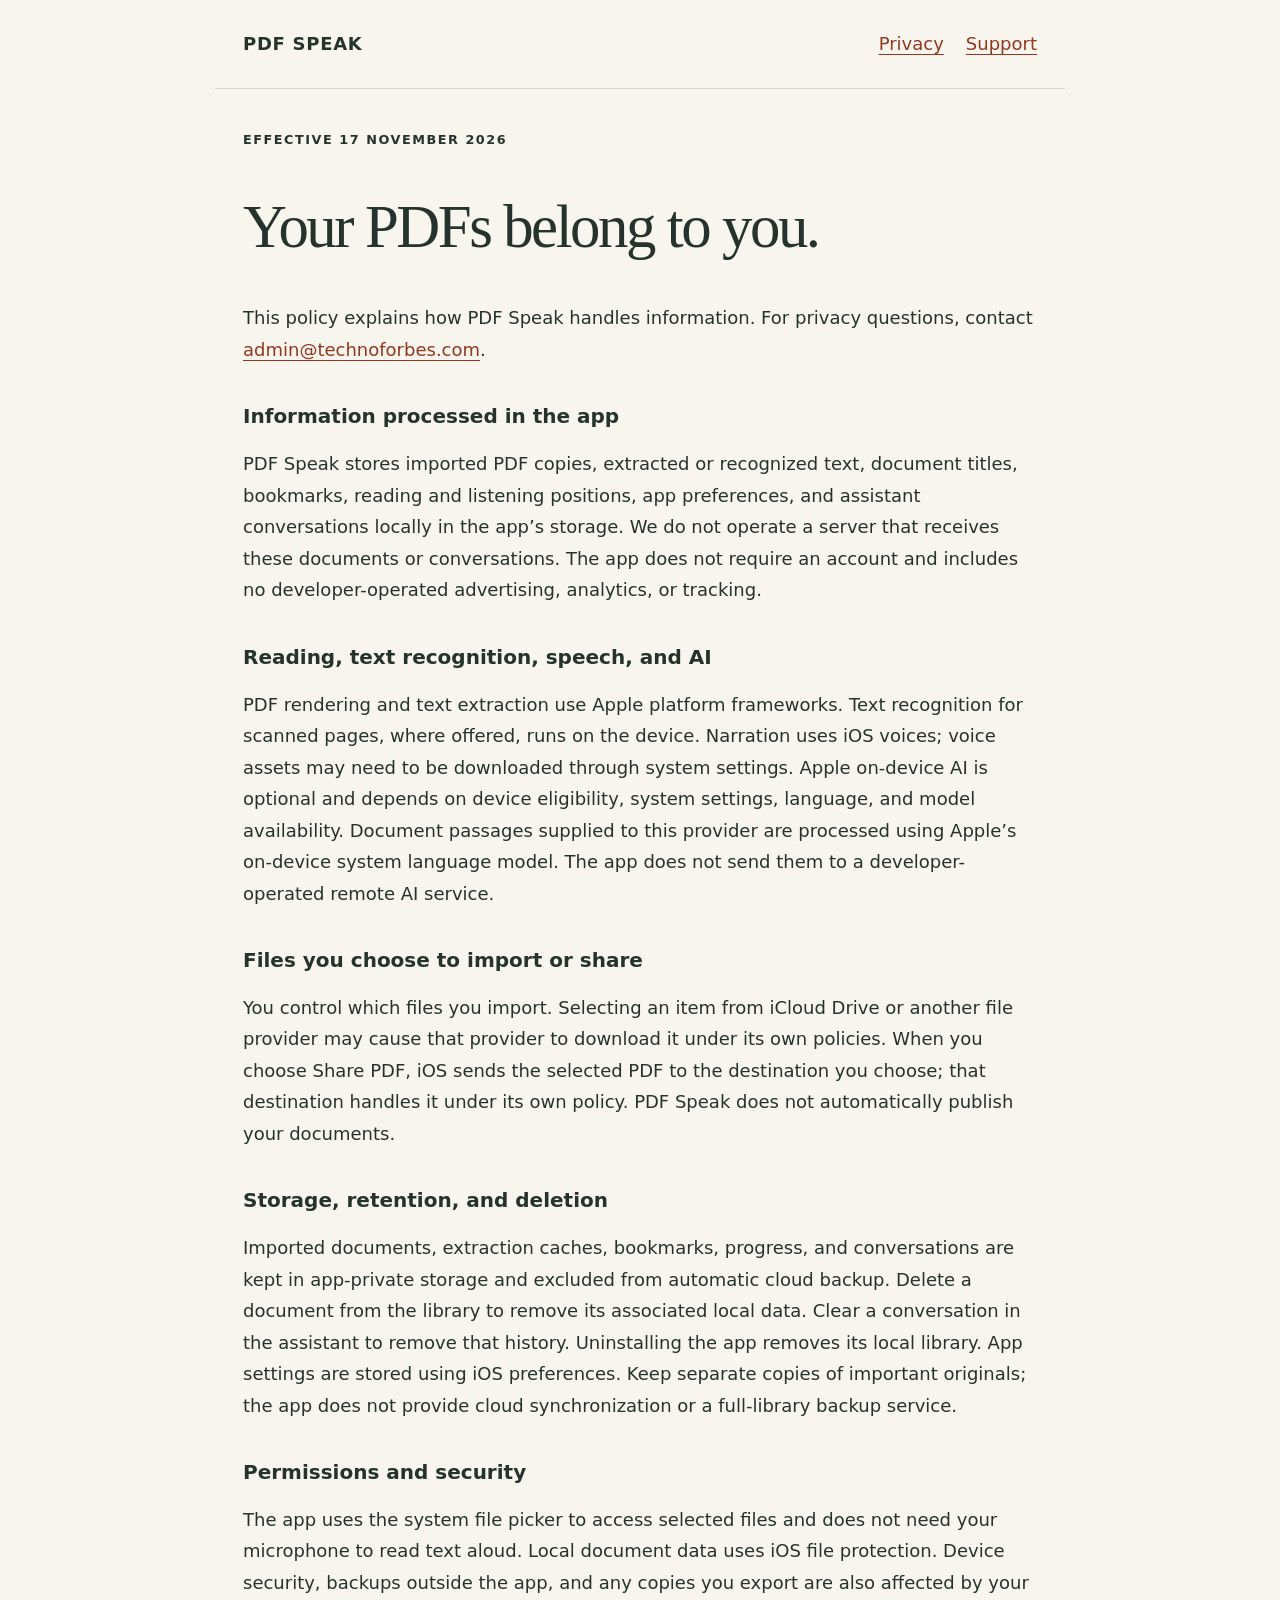
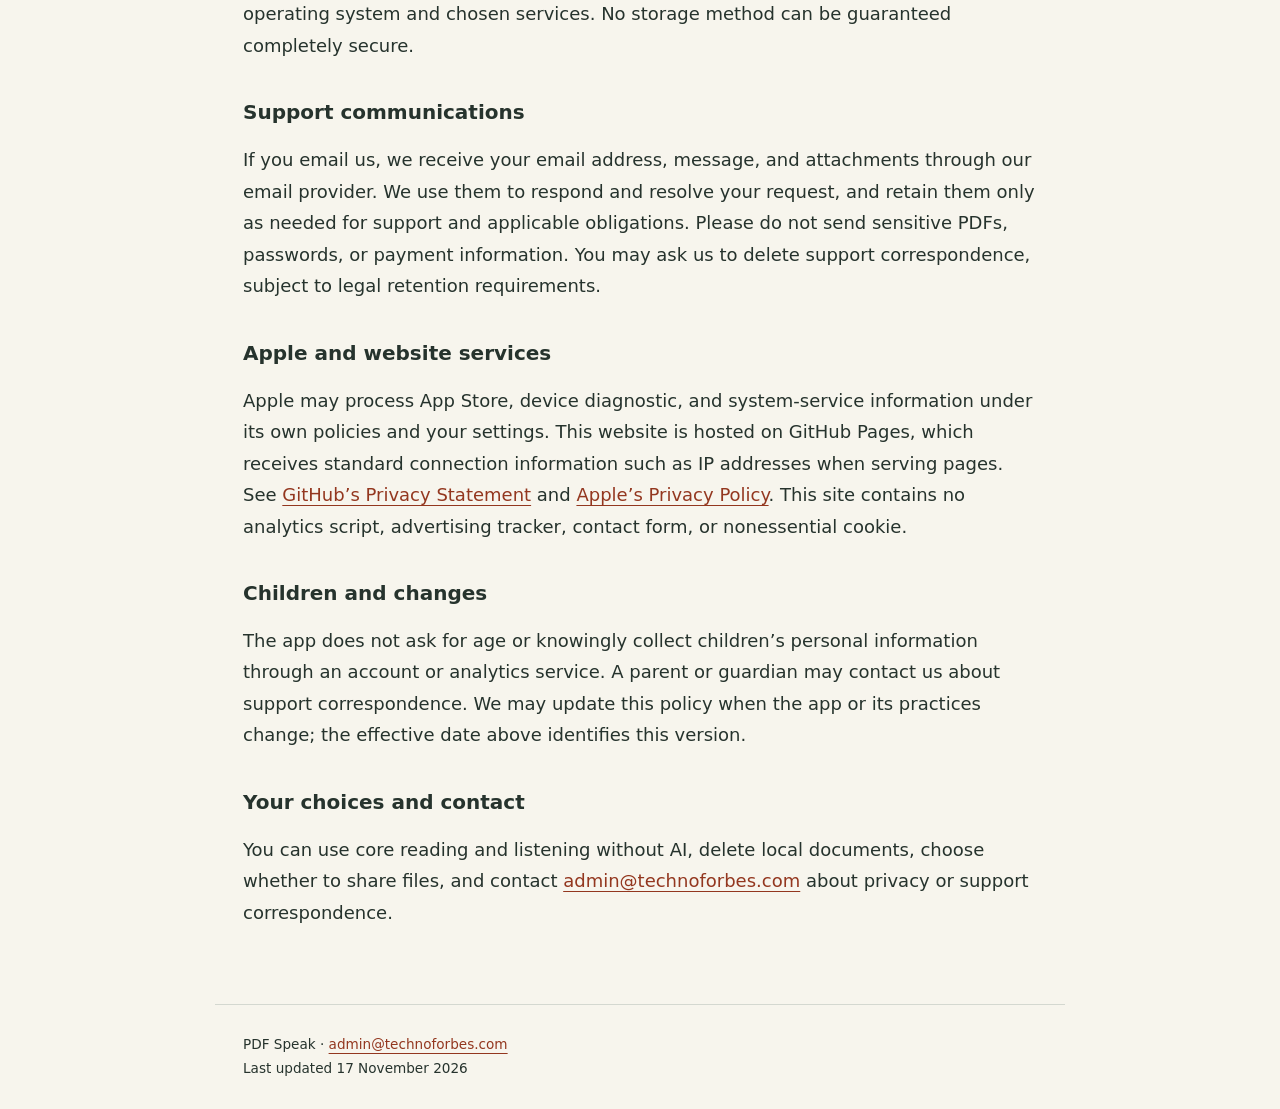
==== privacy.html @ 987bfdf0 "Publish PDF Speak privacy policy and support" ====
<!doctype html>
<html lang="en"><head><meta charset="utf-8"><meta name="viewport" content="width=device-width,initial-scale=1"><meta name="description" content="Privacy Policy for PDF Speak, a private PDF reading and listening app."><title>Privacy Policy · PDF Speak</title><link rel="stylesheet" href="style.css"></head><body><a class="skip" href="#main">Skip to content</a><header><a class="brand" href="index.html">PDF SPEAK</a><nav aria-label="Main"><a href="privacy.html">Privacy</a><a href="support.html">Support</a></nav></header><main id="main"><p class="eyebrow">Effective 17 November 2026</p><h1>Your PDFs belong to you.</h1><p>This policy explains how PDF Speak handles information. For privacy questions, contact <a href="mailto:admin@technoforbes.com">admin@technoforbes.com</a>.</p>
<h2>Information processed in the app</h2><p>PDF Speak stores imported PDF copies, extracted or recognized text, document titles, bookmarks, reading and listening positions, app preferences, and assistant conversations locally in the app’s storage. We do not operate a server that receives these documents or conversations. The app does not require an account and includes no developer-operated advertising, analytics, or tracking.</p>
<h2>Reading, text recognition, speech, and AI</h2><p>PDF rendering and text extraction use Apple platform frameworks. Text recognition for scanned pages, where offered, runs on the device. Narration uses iOS voices; voice assets may need to be downloaded through system settings. Apple on-device AI is optional and depends on device eligibility, system settings, language, and model availability. Document passages supplied to this provider are processed using Apple’s on-device system language model. The app does not send them to a developer-operated remote AI service.</p>
<h2>Files you choose to import or share</h2><p>You control which files you import. Selecting an item from iCloud Drive or another file provider may cause that provider to download it under its own policies. When you choose Share PDF, iOS sends the selected PDF to the destination you choose; that destination handles it under its own policy. PDF Speak does not automatically publish your documents.</p>
<h2>Storage, retention, and deletion</h2><p>Imported documents, extraction caches, bookmarks, progress, and conversations are kept in app-private storage and excluded from automatic cloud backup. Delete a document from the library to remove its associated local data. Clear a conversation in the assistant to remove that history. Uninstalling the app removes its local library. App settings are stored using iOS preferences. Keep separate copies of important originals; the app does not provide cloud synchronization or a full-library backup service.</p>
<h2>Permissions and security</h2><p>The app uses the system file picker to access selected files and does not need your microphone to read text aloud. Local document data uses iOS file protection. Device security, backups outside the app, and any copies you export are also affected by your operating system and chosen services. No storage method can be guaranteed completely secure.</p>
<h2>Support communications</h2><p>If you email us, we receive your email address, message, and attachments through our email provider. We use them to respond and resolve your request, and retain them only as needed for support and applicable obligations. Please do not send sensitive PDFs, passwords, or payment information. You may ask us to delete support correspondence, subject to legal retention requirements.</p>
<h2>Apple and website services</h2><p>Apple may process App Store, device diagnostic, and system-service information under its own policies and your settings. This website is hosted on GitHub Pages, which receives standard connection information such as IP addresses when serving pages. See <a href="https://docs.github.com/en/site-policy/privacy-policies/github-general-privacy-statement">GitHub’s Privacy Statement</a> and <a href="https://www.apple.com/legal/privacy/">Apple’s Privacy Policy</a>. This site contains no analytics script, advertising tracker, contact form, or nonessential cookie.</p>
<h2>Children and changes</h2><p>The app does not ask for age or knowingly collect children’s personal information through an account or analytics service. A parent or guardian may contact us about support correspondence. We may update this policy when the app or its practices change; the effective date above identifies this version.</p>
<h2>Your choices and contact</h2><p>You can use core reading and listening without AI, delete local documents, choose whether to share files, and contact <a href="mailto:admin@technoforbes.com">admin@technoforbes.com</a> about privacy or support correspondence.</p></main><footer>PDF Speak · <a href="mailto:admin@technoforbes.com">admin@technoforbes.com</a><br>Last updated 17 November 2026</footer></body></html>
---- style.css ----
*{box-sizing:border-box}html{color-scheme:light dark}body{margin:0;background:#f7f5ed;color:#26332d;font:18px/1.75 system-ui,-apple-system,sans-serif}header,main,footer{max-width:850px;margin:auto;padding:28px}header{display:flex;gap:24px;align-items:center;justify-content:space-between;border-bottom:1px solid #d4d8d0}nav{display:flex;gap:22px;flex-wrap:wrap}a{color:#93371f;text-underline-offset:4px}a:focus-visible{outline:3px solid #93371f;outline-offset:5px}h1{font:clamp(2.3rem,7vw,3.8rem)/1.14 Georgia,serif;letter-spacing:-.04em}h2{font-size:1.25rem;margin-top:2.3rem;line-height:1.4}.brand{font-weight:800;letter-spacing:.04em;text-decoration:none;color:inherit}.eyebrow{font-size:.8rem;font-weight:700;letter-spacing:.12em;text-transform:uppercase}.note{background:#eee5d7;border-radius:18px;padding:24px}.skip{position:absolute;left:-9999px}.skip:focus{left:12px;top:12px;background:white;padding:12px}footer{font-size:.85rem;border-top:1px solid #d4d8d0;margin-top:30px}@media(max-width:500px){header{align-items:start;flex-direction:column;gap:12px}header,main,footer{padding:22px}}@media(prefers-color-scheme:dark){body{background:#181e1b;color:#f2f0e8}a{color:#f5ab8f}.note{background:#30382f}header,footer{border-color:#465046}}
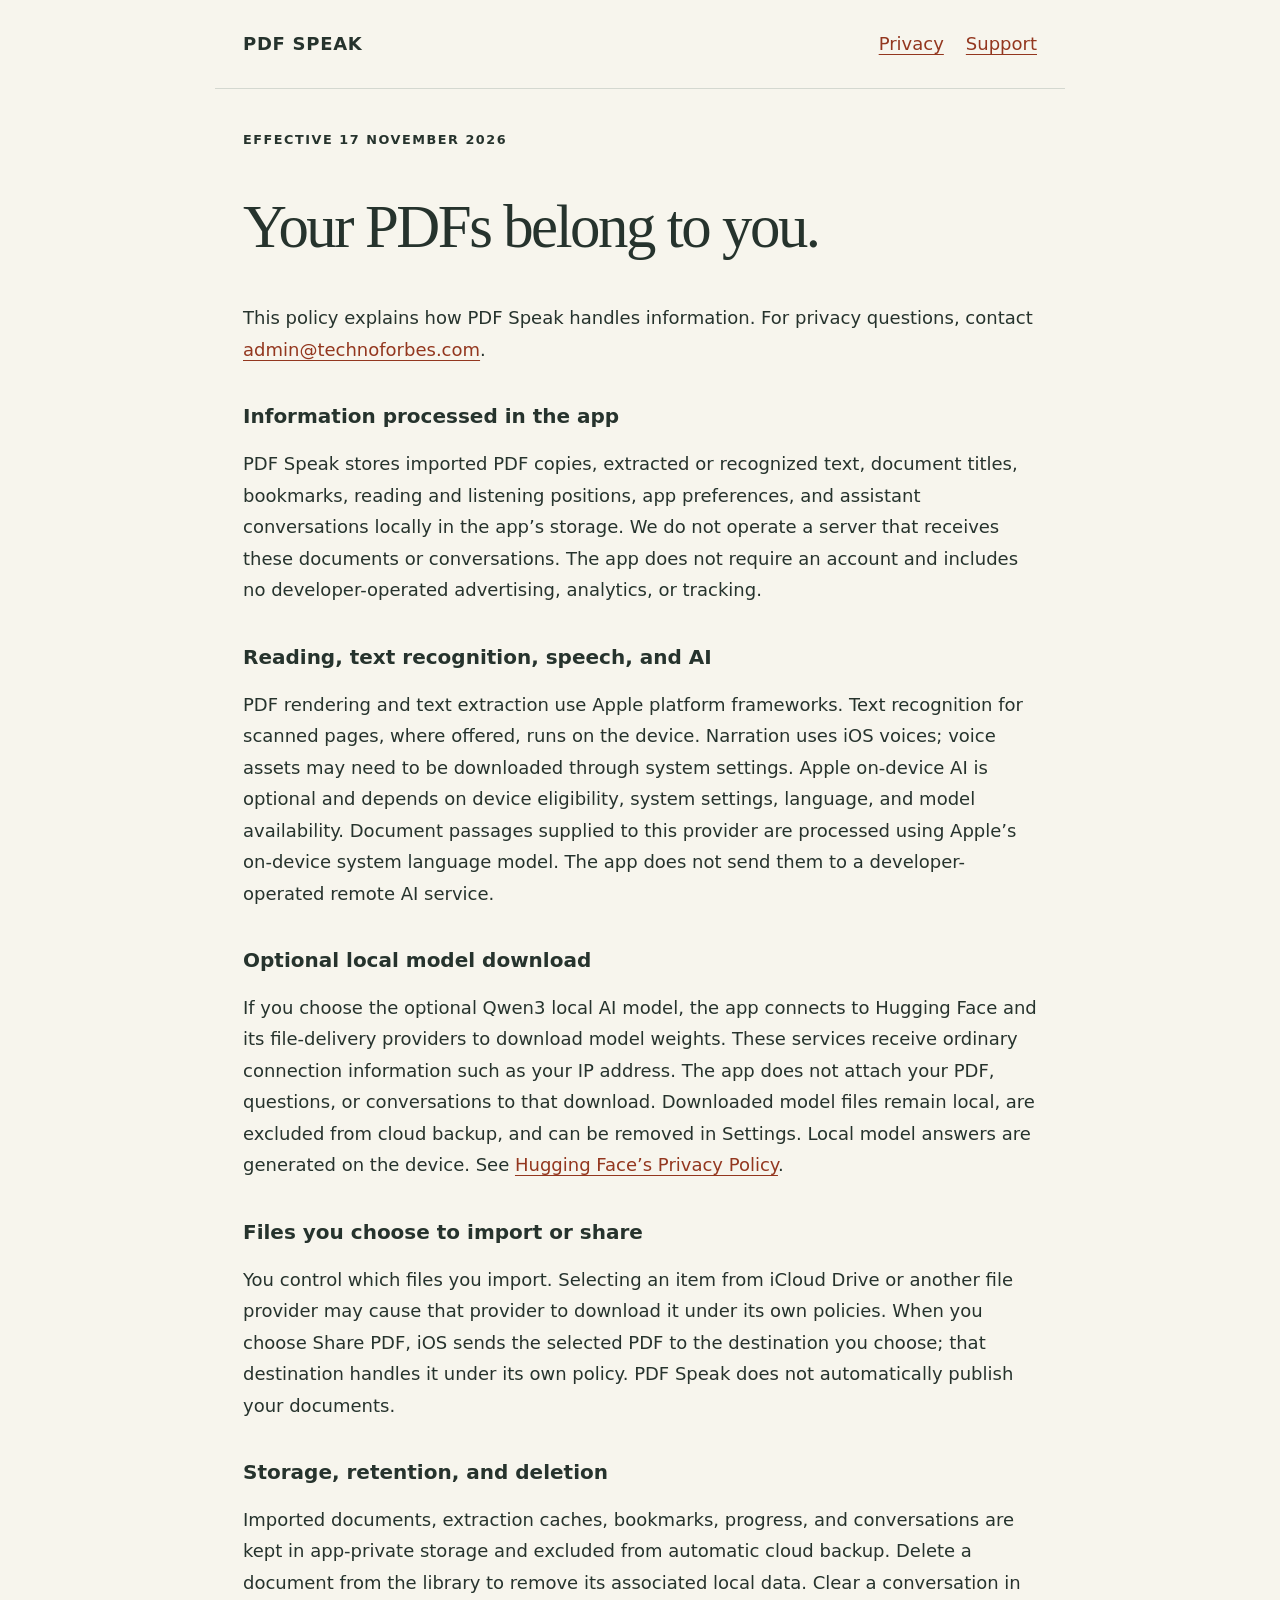
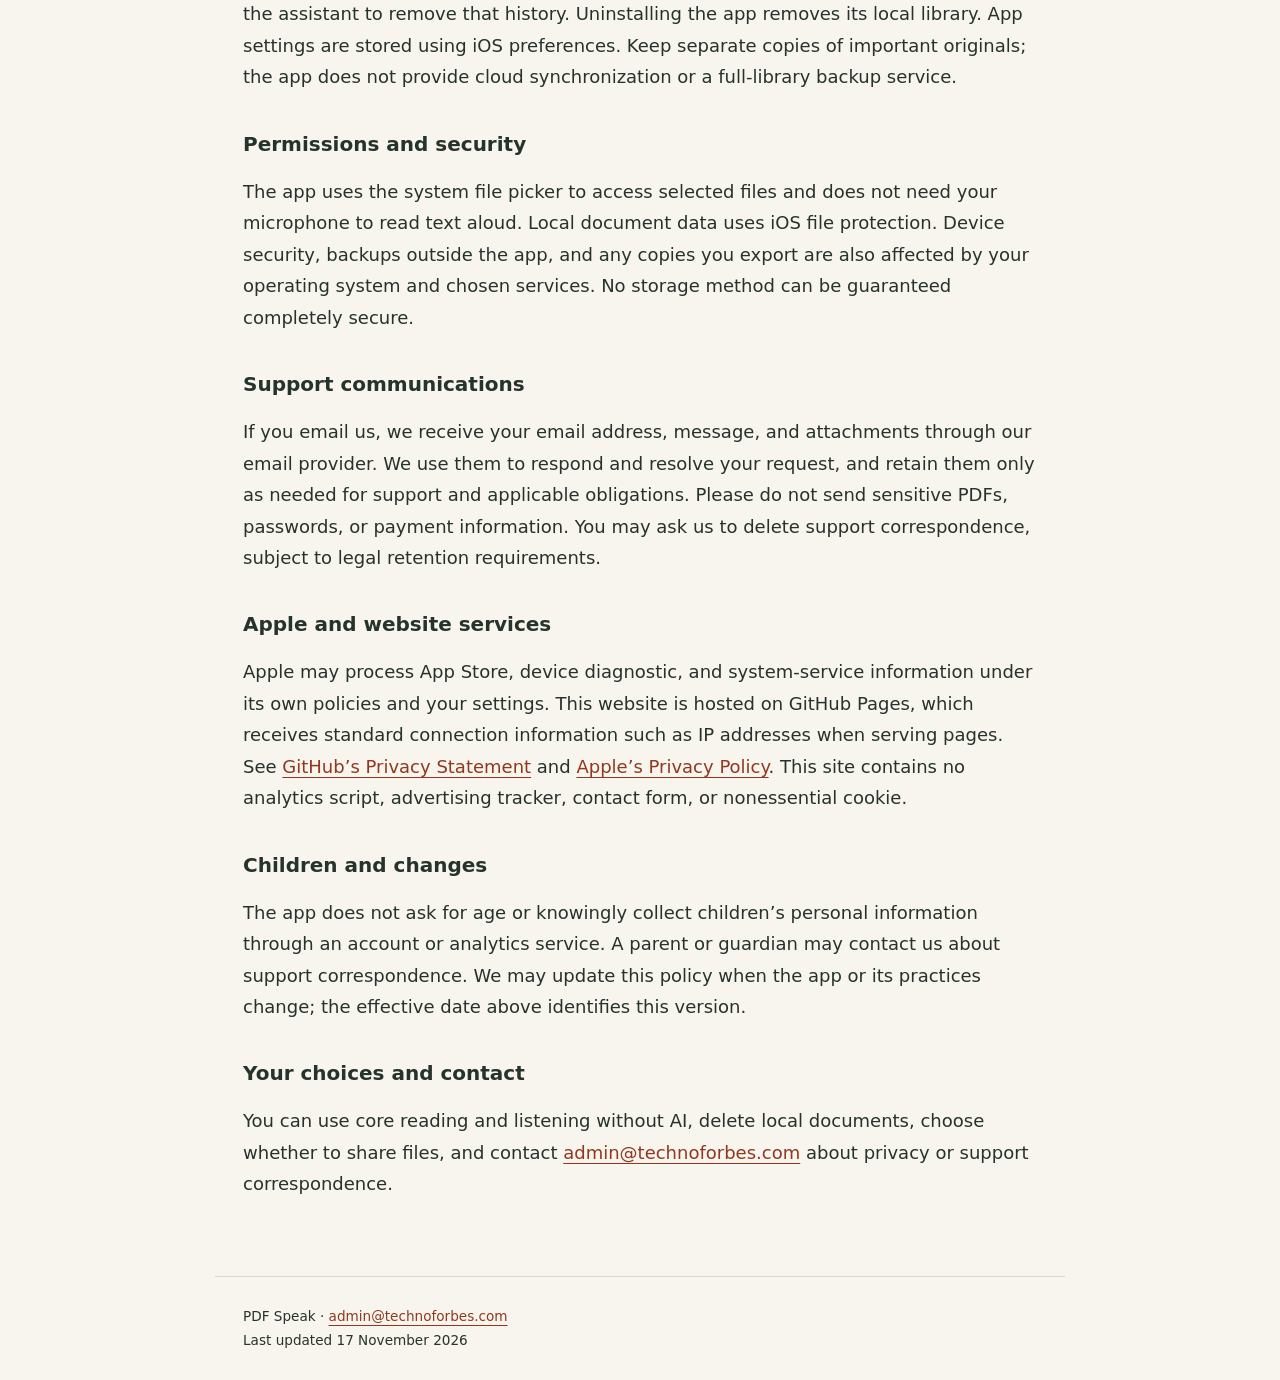
==== commit 8ff8dbe1: "Describe optional local-model download and support" ====
--- a/privacy.html
+++ b/privacy.html
@@ -2,7 +2,7 @@
 <html lang="en"><head><meta charset="utf-8"><meta name="viewport" content="width=device-width,initial-scale=1"><meta name="description" content="Privacy Policy for PDF Speak, a private PDF reading and listening app."><title>Privacy Policy · PDF Speak</title><link rel="stylesheet" href="style.css"></head><body><a class="skip" href="#main">Skip to content</a><header><a class="brand" href="index.html">PDF SPEAK</a><nav aria-label="Main"><a href="privacy.html">Privacy</a><a href="support.html">Support</a></nav></header><main id="main"><p class="eyebrow">Effective 17 November 2026</p><h1>Your PDFs belong to you.</h1><p>This policy explains how PDF Speak handles information. For privacy questions, contact <a href="mailto:admin@technoforbes.com">admin@technoforbes.com</a>.</p>
 <h2>Information processed in the app</h2><p>PDF Speak stores imported PDF copies, extracted or recognized text, document titles, bookmarks, reading and listening positions, app preferences, and assistant conversations locally in the app’s storage. We do not operate a server that receives these documents or conversations. The app does not require an account and includes no developer-operated advertising, analytics, or tracking.</p>
 <h2>Reading, text recognition, speech, and AI</h2><p>PDF rendering and text extraction use Apple platform frameworks. Text recognition for scanned pages, where offered, runs on the device. Narration uses iOS voices; voice assets may need to be downloaded through system settings. Apple on-device AI is optional and depends on device eligibility, system settings, language, and model availability. Document passages supplied to this provider are processed using Apple’s on-device system language model. The app does not send them to a developer-operated remote AI service.</p>
-<h2>Files you choose to import or share</h2><p>You control which files you import. Selecting an item from iCloud Drive or another file provider may cause that provider to download it under its own policies. When you choose Share PDF, iOS sends the selected PDF to the destination you choose; that destination handles it under its own policy. PDF Speak does not automatically publish your documents.</p>
+<h2>Optional local model download</h2><p>If you choose the optional Qwen3 local AI model, the app connects to Hugging Face and its file-delivery providers to download model weights. These services receive ordinary connection information such as your IP address. The app does not attach your PDF, questions, or conversations to that download. Downloaded model files remain local, are excluded from cloud backup, and can be removed in Settings. Local model answers are generated on the device. See <a href="https://huggingface.co/privacy">Hugging Face’s Privacy Policy</a>.</p><h2>Files you choose to import or share</h2><p>You control which files you import. Selecting an item from iCloud Drive or another file provider may cause that provider to download it under its own policies. When you choose Share PDF, iOS sends the selected PDF to the destination you choose; that destination handles it under its own policy. PDF Speak does not automatically publish your documents.</p>
 <h2>Storage, retention, and deletion</h2><p>Imported documents, extraction caches, bookmarks, progress, and conversations are kept in app-private storage and excluded from automatic cloud backup. Delete a document from the library to remove its associated local data. Clear a conversation in the assistant to remove that history. Uninstalling the app removes its local library. App settings are stored using iOS preferences. Keep separate copies of important originals; the app does not provide cloud synchronization or a full-library backup service.</p>
 <h2>Permissions and security</h2><p>The app uses the system file picker to access selected files and does not need your microphone to read text aloud. Local document data uses iOS file protection. Device security, backups outside the app, and any copies you export are also affected by your operating system and chosen services. No storage method can be guaranteed completely secure.</p>
 <h2>Support communications</h2><p>If you email us, we receive your email address, message, and attachments through our email provider. We use them to respond and resolve your request, and retain them only as needed for support and applicable obligations. Please do not send sensitive PDFs, passwords, or payment information. You may ask us to delete support correspondence, subject to legal retention requirements.</p>
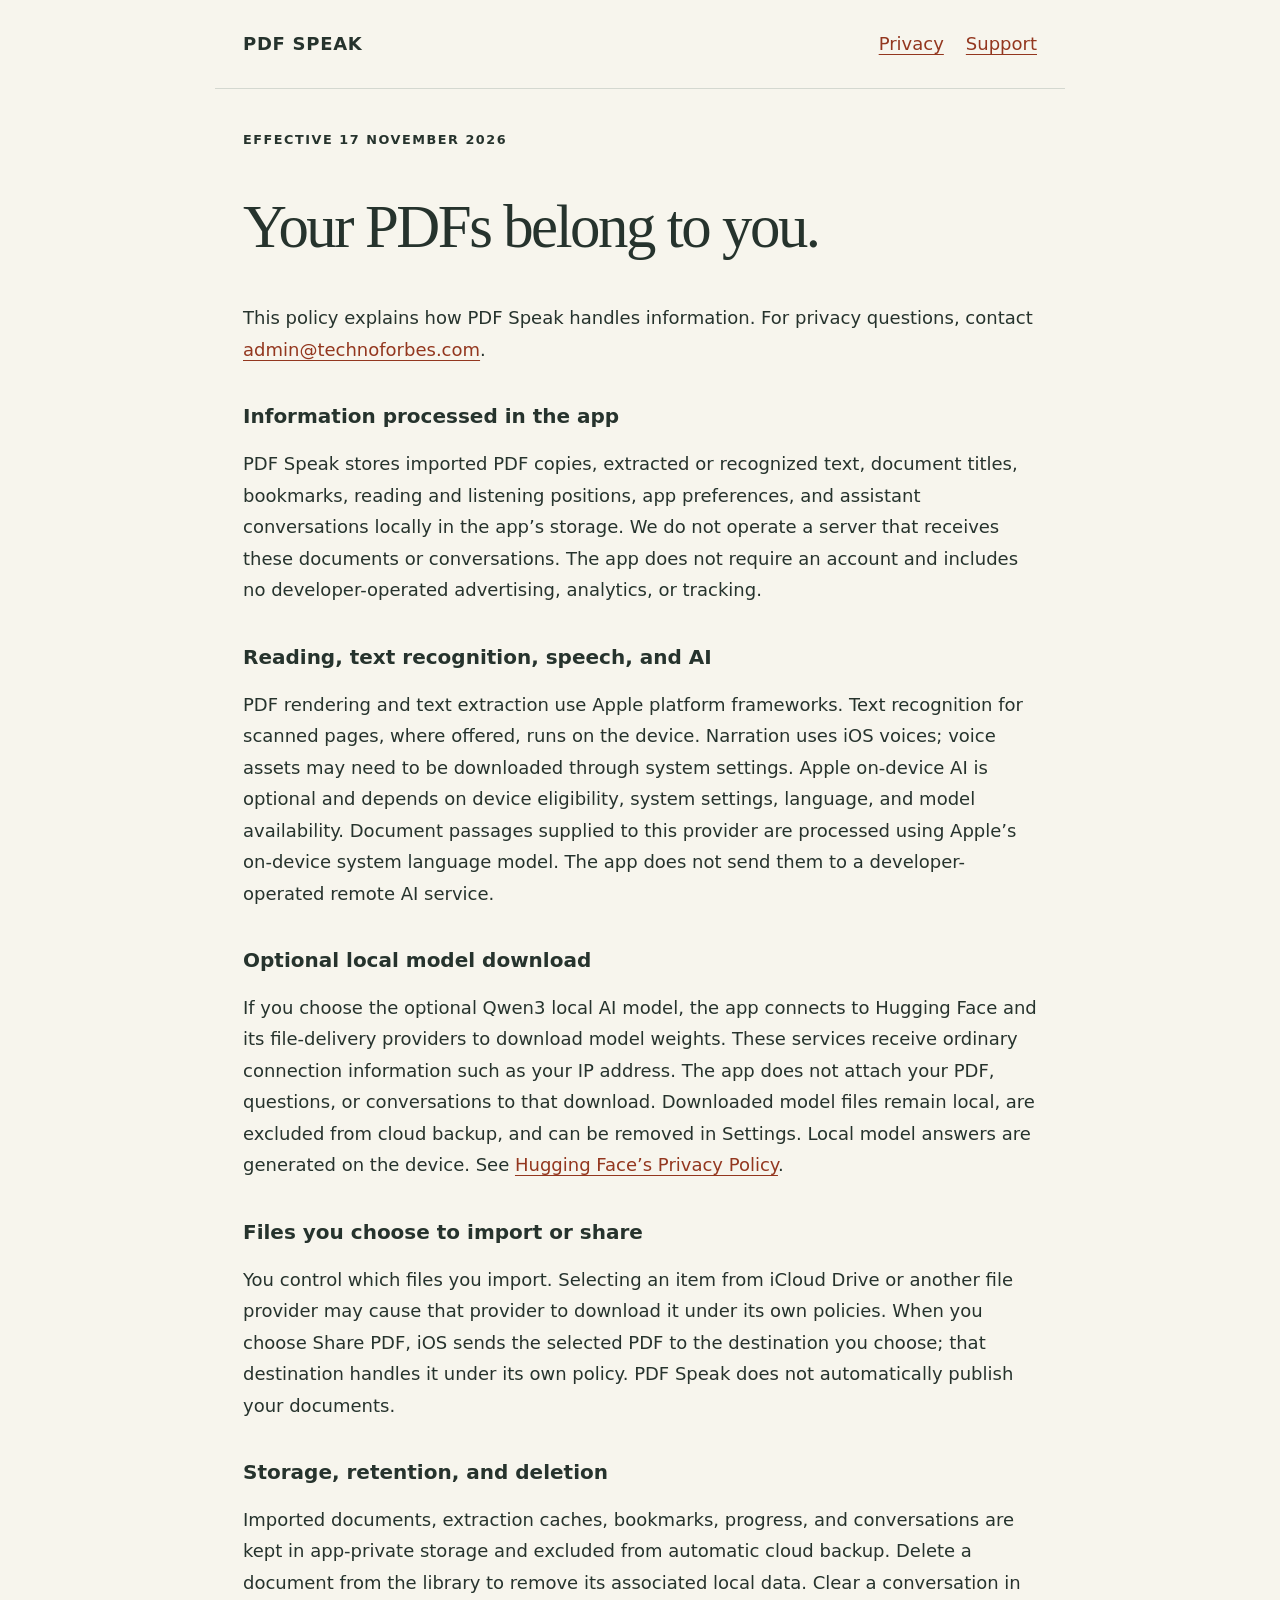
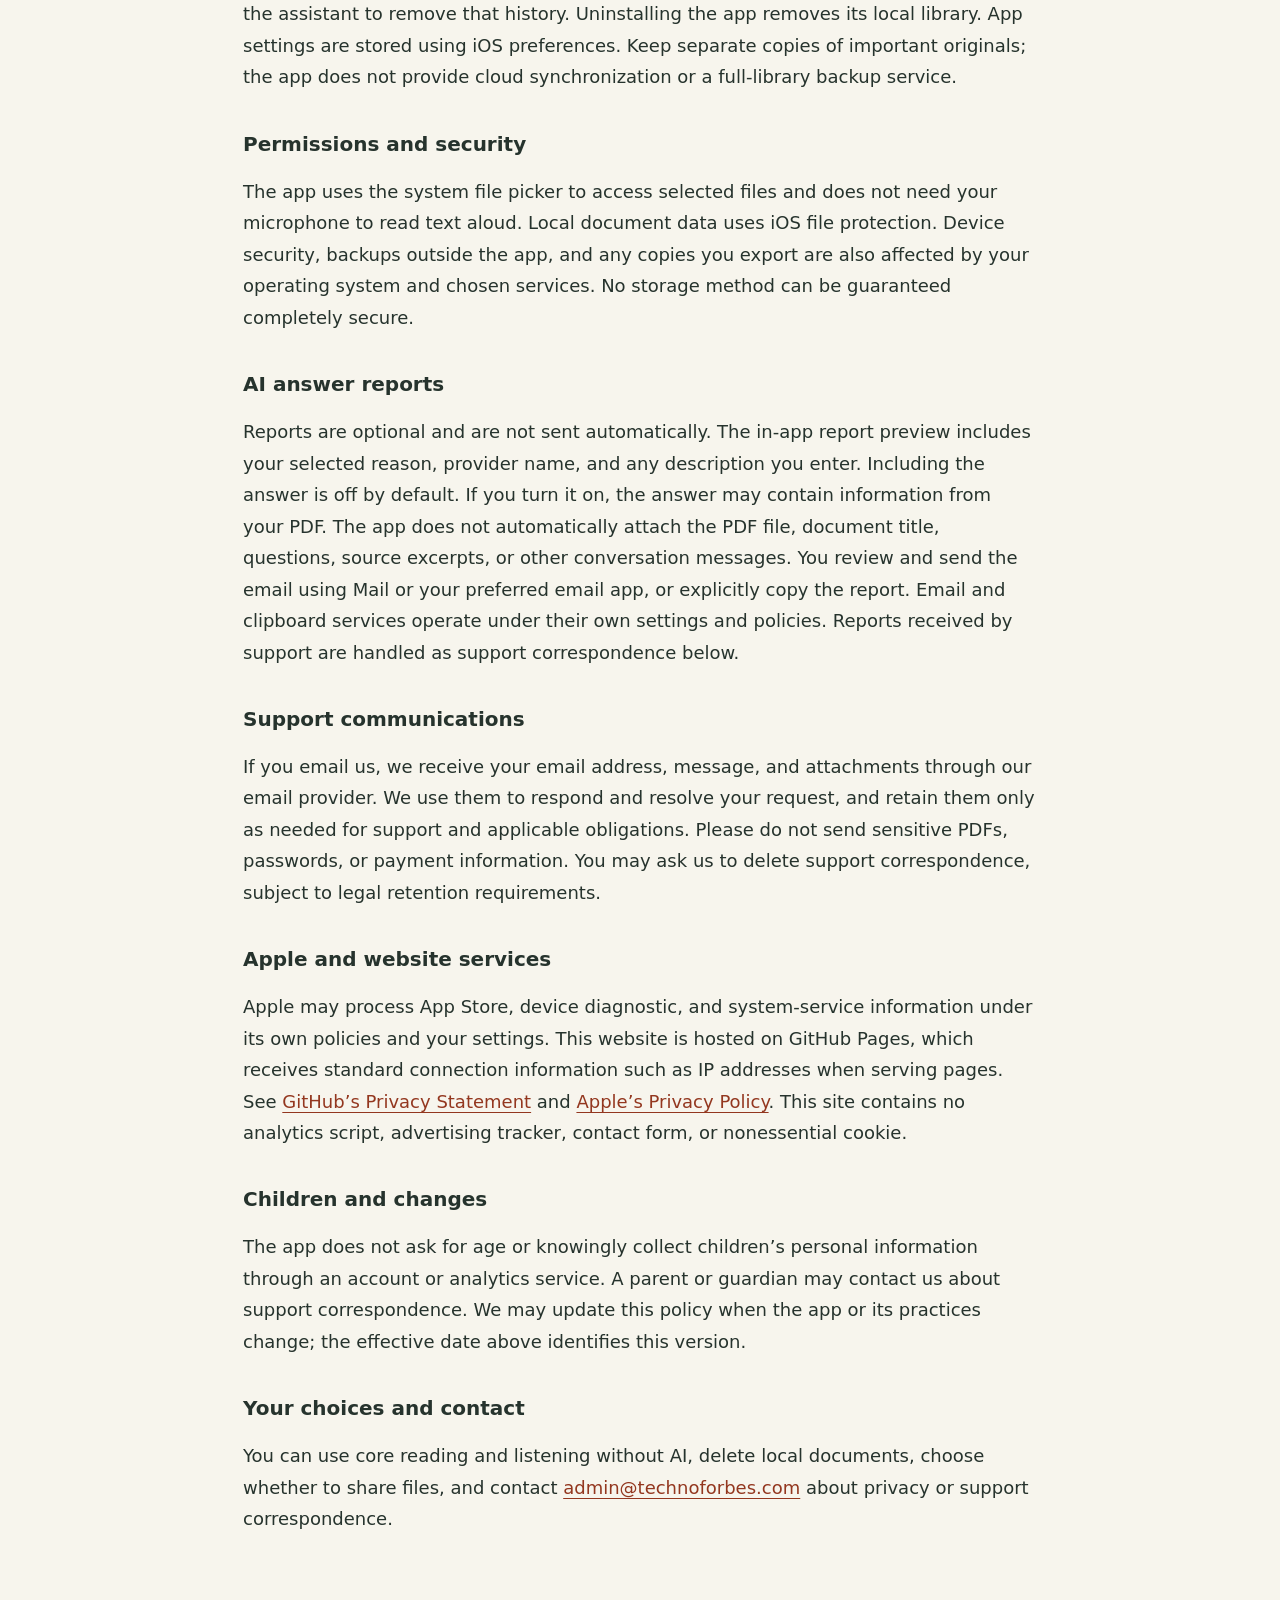
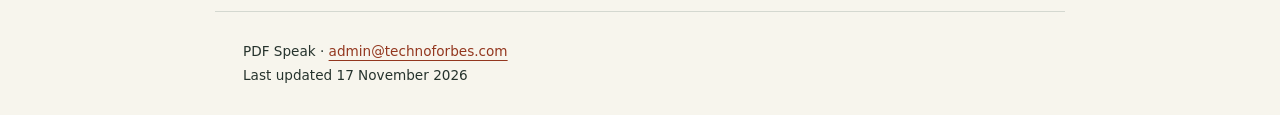
==== commit 4a6d9cb6: "Explain optional AI answer reports and responsible usage" ====
--- a/privacy.html
+++ b/privacy.html
@@ -5,7 +5,7 @@
 <h2>Optional local model download</h2><p>If you choose the optional Qwen3 local AI model, the app connects to Hugging Face and its file-delivery providers to download model weights. These services receive ordinary connection information such as your IP address. The app does not attach your PDF, questions, or conversations to that download. Downloaded model files remain local, are excluded from cloud backup, and can be removed in Settings. Local model answers are generated on the device. See <a href="https://huggingface.co/privacy">Hugging Face’s Privacy Policy</a>.</p><h2>Files you choose to import or share</h2><p>You control which files you import. Selecting an item from iCloud Drive or another file provider may cause that provider to download it under its own policies. When you choose Share PDF, iOS sends the selected PDF to the destination you choose; that destination handles it under its own policy. PDF Speak does not automatically publish your documents.</p>
 <h2>Storage, retention, and deletion</h2><p>Imported documents, extraction caches, bookmarks, progress, and conversations are kept in app-private storage and excluded from automatic cloud backup. Delete a document from the library to remove its associated local data. Clear a conversation in the assistant to remove that history. Uninstalling the app removes its local library. App settings are stored using iOS preferences. Keep separate copies of important originals; the app does not provide cloud synchronization or a full-library backup service.</p>
 <h2>Permissions and security</h2><p>The app uses the system file picker to access selected files and does not need your microphone to read text aloud. Local document data uses iOS file protection. Device security, backups outside the app, and any copies you export are also affected by your operating system and chosen services. No storage method can be guaranteed completely secure.</p>
-<h2>Support communications</h2><p>If you email us, we receive your email address, message, and attachments through our email provider. We use them to respond and resolve your request, and retain them only as needed for support and applicable obligations. Please do not send sensitive PDFs, passwords, or payment information. You may ask us to delete support correspondence, subject to legal retention requirements.</p>
+<h2>AI answer reports</h2><p>Reports are optional and are not sent automatically. The in-app report preview includes your selected reason, provider name, and any description you enter. Including the answer is off by default. If you turn it on, the answer may contain information from your PDF. The app does not automatically attach the PDF file, document title, questions, source excerpts, or other conversation messages. You review and send the email using Mail or your preferred email app, or explicitly copy the report. Email and clipboard services operate under their own settings and policies. Reports received by support are handled as support correspondence below.</p><h2>Support communications</h2><p>If you email us, we receive your email address, message, and attachments through our email provider. We use them to respond and resolve your request, and retain them only as needed for support and applicable obligations. Please do not send sensitive PDFs, passwords, or payment information. You may ask us to delete support correspondence, subject to legal retention requirements.</p>
 <h2>Apple and website services</h2><p>Apple may process App Store, device diagnostic, and system-service information under its own policies and your settings. This website is hosted on GitHub Pages, which receives standard connection information such as IP addresses when serving pages. See <a href="https://docs.github.com/en/site-policy/privacy-policies/github-general-privacy-statement">GitHub’s Privacy Statement</a> and <a href="https://www.apple.com/legal/privacy/">Apple’s Privacy Policy</a>. This site contains no analytics script, advertising tracker, contact form, or nonessential cookie.</p>
 <h2>Children and changes</h2><p>The app does not ask for age or knowingly collect children’s personal information through an account or analytics service. A parent or guardian may contact us about support correspondence. We may update this policy when the app or its practices change; the effective date above identifies this version.</p>
 <h2>Your choices and contact</h2><p>You can use core reading and listening without AI, delete local documents, choose whether to share files, and contact <a href="mailto:admin@technoforbes.com">admin@technoforbes.com</a> about privacy or support correspondence.</p></main><footer>PDF Speak · <a href="mailto:admin@technoforbes.com">admin@technoforbes.com</a><br>Last updated 17 November 2026</footer></body></html>
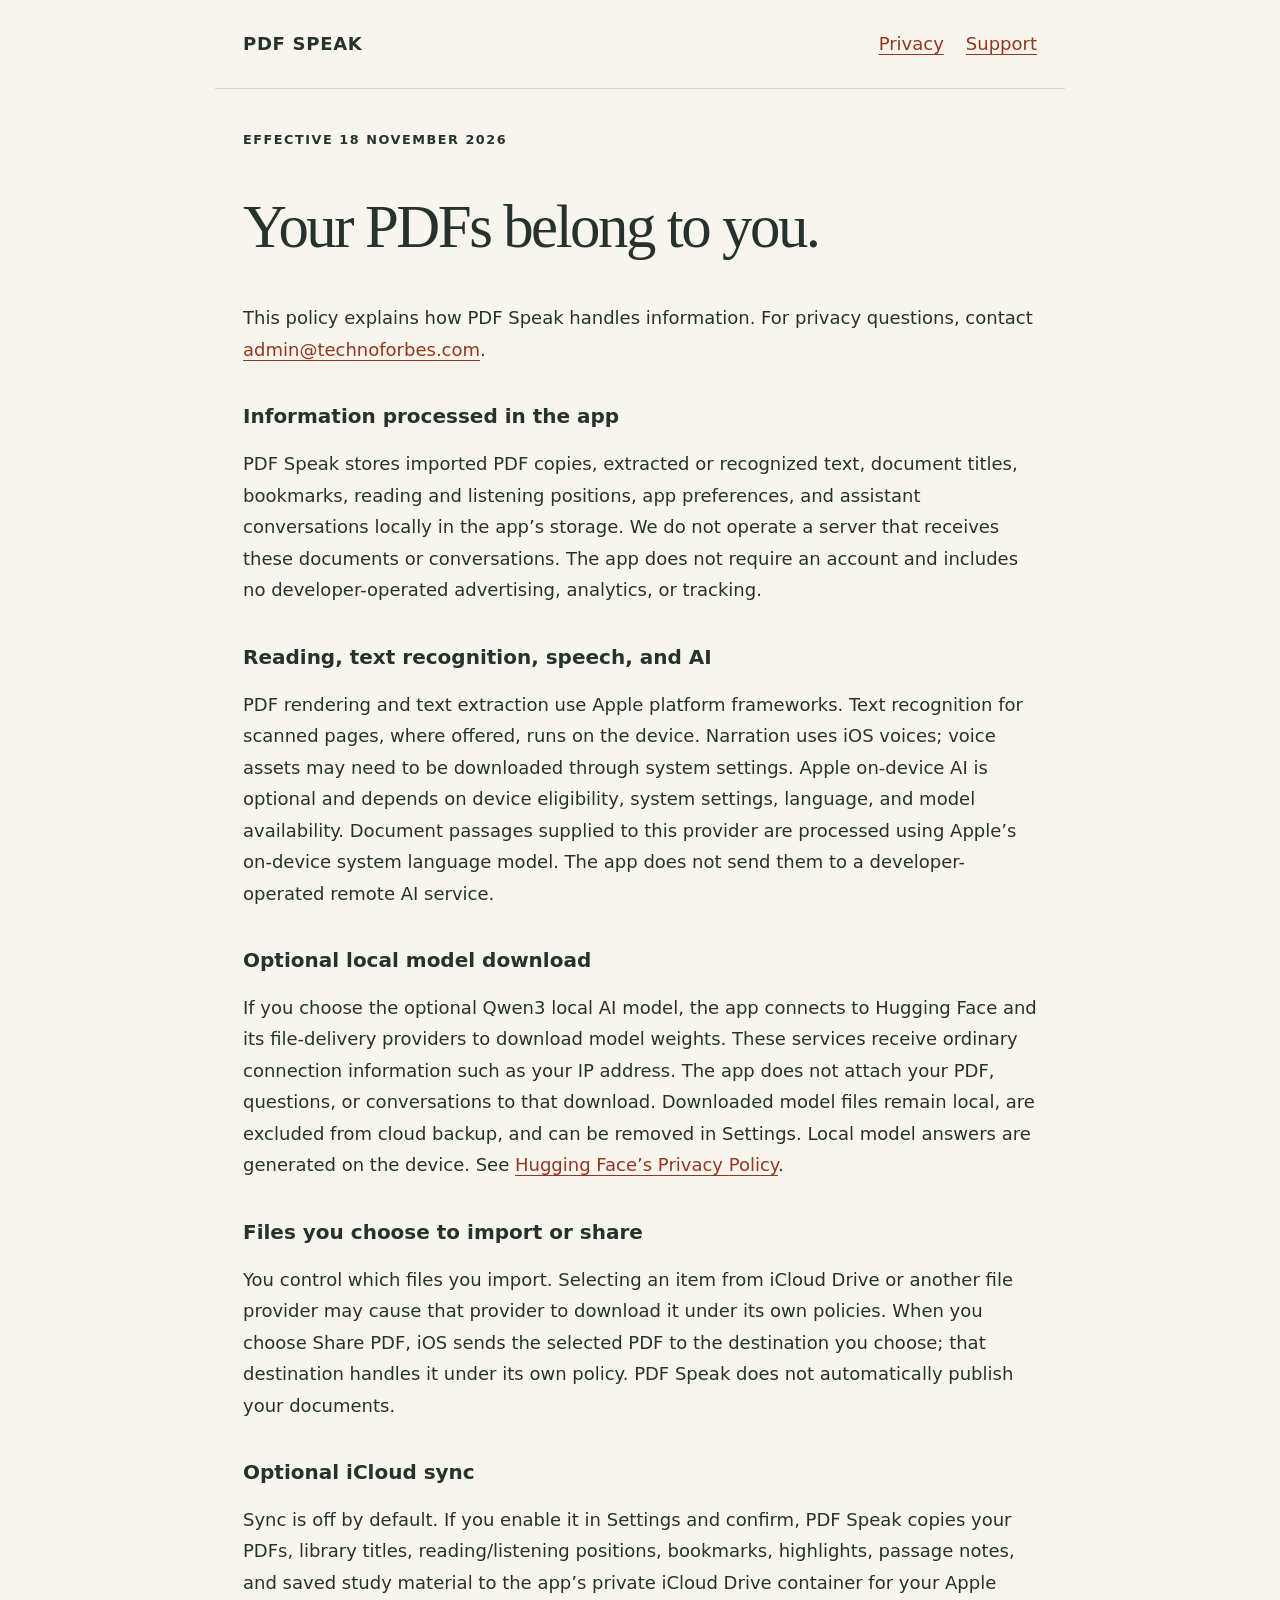
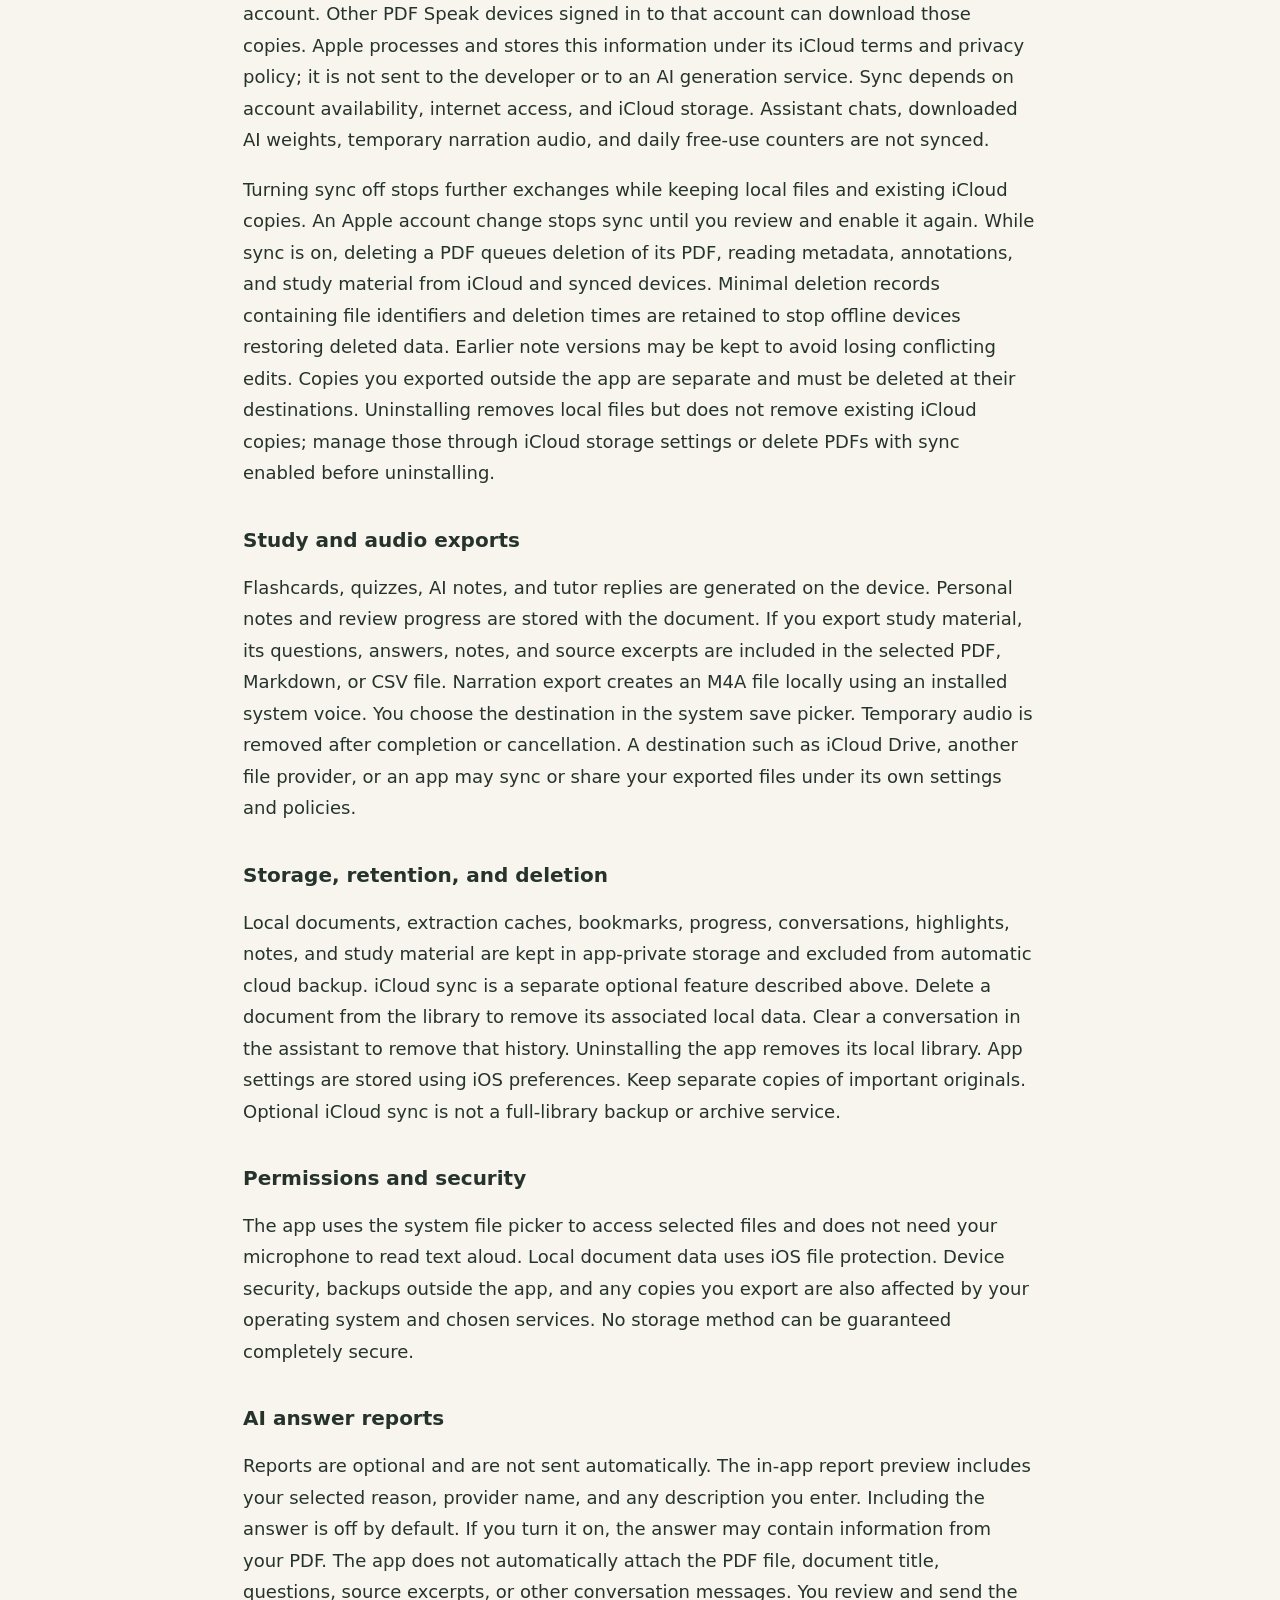
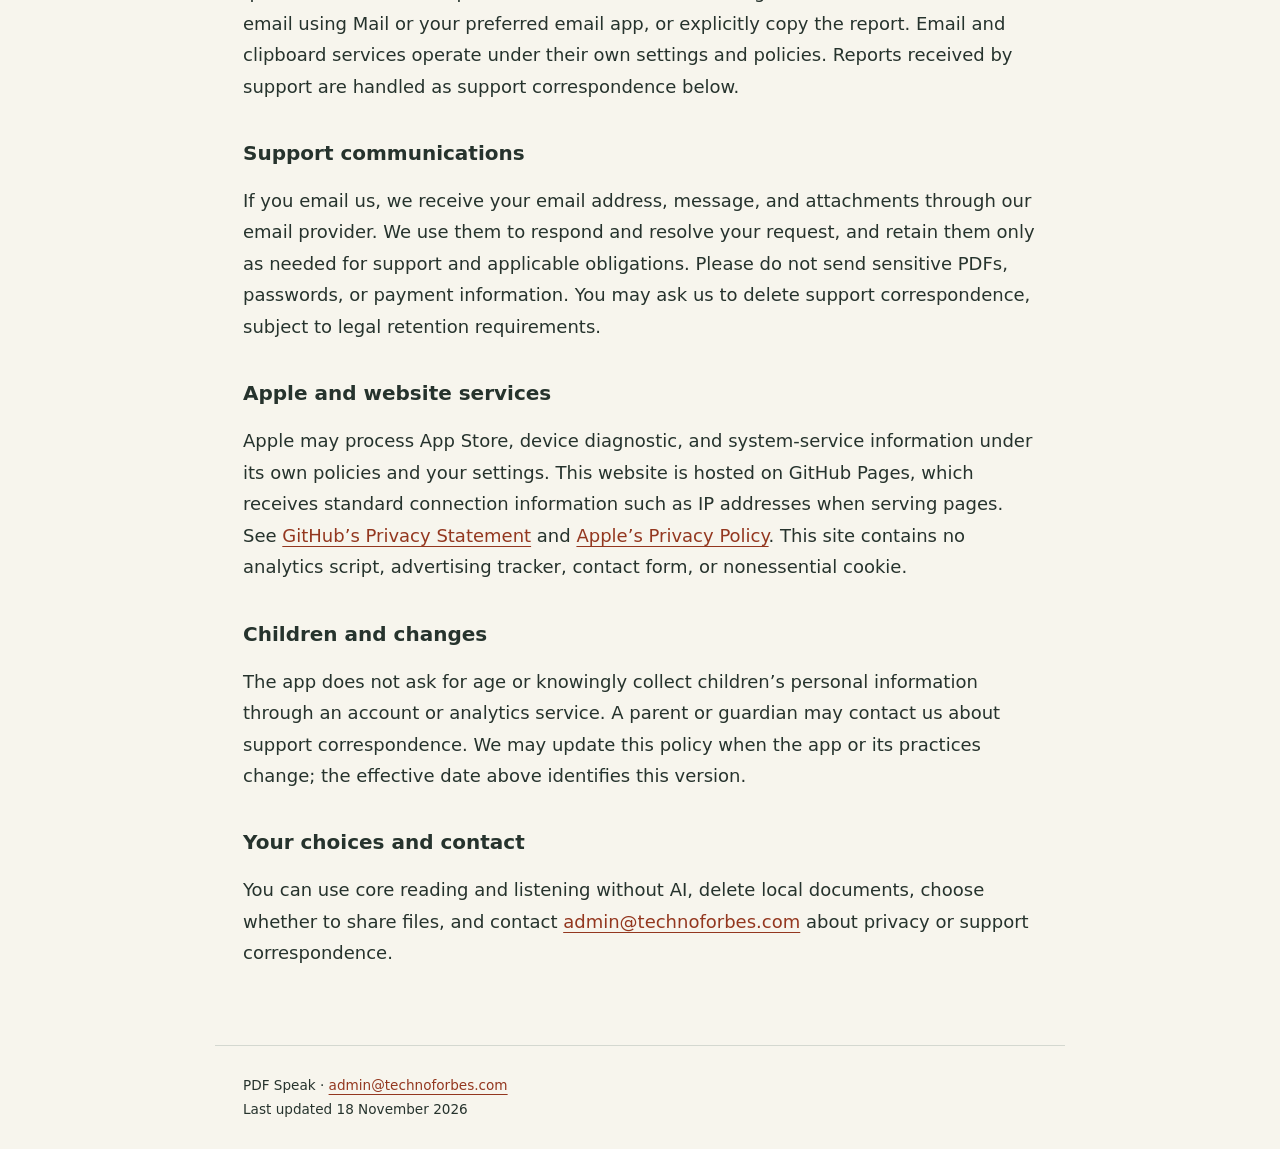
==== commit 206a8b99: "Explain optional iCloud sync and PDF reading exports" ====
--- a/privacy.html
+++ b/privacy.html
@@ -1,11 +1,11 @@
 <!doctype html>
-<html lang="en"><head><meta charset="utf-8"><meta name="viewport" content="width=device-width,initial-scale=1"><meta name="description" content="Privacy Policy for PDF Speak, a private PDF reading and listening app."><title>Privacy Policy · PDF Speak</title><link rel="stylesheet" href="style.css"></head><body><a class="skip" href="#main">Skip to content</a><header><a class="brand" href="index.html">PDF SPEAK</a><nav aria-label="Main"><a href="privacy.html">Privacy</a><a href="support.html">Support</a></nav></header><main id="main"><p class="eyebrow">Effective 17 November 2026</p><h1>Your PDFs belong to you.</h1><p>This policy explains how PDF Speak handles information. For privacy questions, contact <a href="mailto:admin@technoforbes.com">admin@technoforbes.com</a>.</p>
+<html lang="en"><head><meta charset="utf-8"><meta name="viewport" content="width=device-width,initial-scale=1"><meta name="description" content="Privacy Policy for PDF Speak, a private PDF reading and listening app."><title>Privacy Policy · PDF Speak</title><link rel="stylesheet" href="style.css"></head><body><a class="skip" href="#main">Skip to content</a><header><a class="brand" href="index.html">PDF SPEAK</a><nav aria-label="Main"><a href="privacy.html">Privacy</a><a href="support.html">Support</a></nav></header><main id="main"><p class="eyebrow">Effective 18 November 2026</p><h1>Your PDFs belong to you.</h1><p>This policy explains how PDF Speak handles information. For privacy questions, contact <a href="mailto:admin@technoforbes.com">admin@technoforbes.com</a>.</p>
 <h2>Information processed in the app</h2><p>PDF Speak stores imported PDF copies, extracted or recognized text, document titles, bookmarks, reading and listening positions, app preferences, and assistant conversations locally in the app’s storage. We do not operate a server that receives these documents or conversations. The app does not require an account and includes no developer-operated advertising, analytics, or tracking.</p>
 <h2>Reading, text recognition, speech, and AI</h2><p>PDF rendering and text extraction use Apple platform frameworks. Text recognition for scanned pages, where offered, runs on the device. Narration uses iOS voices; voice assets may need to be downloaded through system settings. Apple on-device AI is optional and depends on device eligibility, system settings, language, and model availability. Document passages supplied to this provider are processed using Apple’s on-device system language model. The app does not send them to a developer-operated remote AI service.</p>
 <h2>Optional local model download</h2><p>If you choose the optional Qwen3 local AI model, the app connects to Hugging Face and its file-delivery providers to download model weights. These services receive ordinary connection information such as your IP address. The app does not attach your PDF, questions, or conversations to that download. Downloaded model files remain local, are excluded from cloud backup, and can be removed in Settings. Local model answers are generated on the device. See <a href="https://huggingface.co/privacy">Hugging Face’s Privacy Policy</a>.</p><h2>Files you choose to import or share</h2><p>You control which files you import. Selecting an item from iCloud Drive or another file provider may cause that provider to download it under its own policies. When you choose Share PDF, iOS sends the selected PDF to the destination you choose; that destination handles it under its own policy. PDF Speak does not automatically publish your documents.</p>
-<h2>Storage, retention, and deletion</h2><p>Imported documents, extraction caches, bookmarks, progress, and conversations are kept in app-private storage and excluded from automatic cloud backup. Delete a document from the library to remove its associated local data. Clear a conversation in the assistant to remove that history. Uninstalling the app removes its local library. App settings are stored using iOS preferences. Keep separate copies of important originals; the app does not provide cloud synchronization or a full-library backup service.</p>
+<h2>Optional iCloud sync</h2><p>Sync is off by default. If you enable it in Settings and confirm, PDF Speak copies your PDFs, library titles, reading/listening positions, bookmarks, highlights, passage notes, and saved study material to the app’s private iCloud Drive container for your Apple account. Other PDF Speak devices signed in to that account can download those copies. Apple processes and stores this information under its iCloud terms and privacy policy; it is not sent to the developer or to an AI generation service. Sync depends on account availability, internet access, and iCloud storage. Assistant chats, downloaded AI weights, temporary narration audio, and daily free-use counters are not synced.</p><p>Turning sync off stops further exchanges while keeping local files and existing iCloud copies. An Apple account change stops sync until you review and enable it again. While sync is on, deleting a PDF queues deletion of its PDF, reading metadata, annotations, and study material from iCloud and synced devices. Minimal deletion records containing file identifiers and deletion times are retained to stop offline devices restoring deleted data. Earlier note versions may be kept to avoid losing conflicting edits. Copies you exported outside the app are separate and must be deleted at their destinations. Uninstalling removes local files but does not remove existing iCloud copies; manage those through iCloud storage settings or delete PDFs with sync enabled before uninstalling.</p><h2>Study and audio exports</h2><p>Flashcards, quizzes, AI notes, and tutor replies are generated on the device. Personal notes and review progress are stored with the document. If you export study material, its questions, answers, notes, and source excerpts are included in the selected PDF, Markdown, or CSV file. Narration export creates an M4A file locally using an installed system voice. You choose the destination in the system save picker. Temporary audio is removed after completion or cancellation. A destination such as iCloud Drive, another file provider, or an app may sync or share your exported files under its own settings and policies.</p><h2>Storage, retention, and deletion</h2><p>Local documents, extraction caches, bookmarks, progress, conversations, highlights, notes, and study material are kept in app-private storage and excluded from automatic cloud backup. iCloud sync is a separate optional feature described above. Delete a document from the library to remove its associated local data. Clear a conversation in the assistant to remove that history. Uninstalling the app removes its local library. App settings are stored using iOS preferences. Keep separate copies of important originals. Optional iCloud sync is not a full-library backup or archive service.</p>
 <h2>Permissions and security</h2><p>The app uses the system file picker to access selected files and does not need your microphone to read text aloud. Local document data uses iOS file protection. Device security, backups outside the app, and any copies you export are also affected by your operating system and chosen services. No storage method can be guaranteed completely secure.</p>
 <h2>AI answer reports</h2><p>Reports are optional and are not sent automatically. The in-app report preview includes your selected reason, provider name, and any description you enter. Including the answer is off by default. If you turn it on, the answer may contain information from your PDF. The app does not automatically attach the PDF file, document title, questions, source excerpts, or other conversation messages. You review and send the email using Mail or your preferred email app, or explicitly copy the report. Email and clipboard services operate under their own settings and policies. Reports received by support are handled as support correspondence below.</p><h2>Support communications</h2><p>If you email us, we receive your email address, message, and attachments through our email provider. We use them to respond and resolve your request, and retain them only as needed for support and applicable obligations. Please do not send sensitive PDFs, passwords, or payment information. You may ask us to delete support correspondence, subject to legal retention requirements.</p>
 <h2>Apple and website services</h2><p>Apple may process App Store, device diagnostic, and system-service information under its own policies and your settings. This website is hosted on GitHub Pages, which receives standard connection information such as IP addresses when serving pages. See <a href="https://docs.github.com/en/site-policy/privacy-policies/github-general-privacy-statement">GitHub’s Privacy Statement</a> and <a href="https://www.apple.com/legal/privacy/">Apple’s Privacy Policy</a>. This site contains no analytics script, advertising tracker, contact form, or nonessential cookie.</p>
 <h2>Children and changes</h2><p>The app does not ask for age or knowingly collect children’s personal information through an account or analytics service. A parent or guardian may contact us about support correspondence. We may update this policy when the app or its practices change; the effective date above identifies this version.</p>
-<h2>Your choices and contact</h2><p>You can use core reading and listening without AI, delete local documents, choose whether to share files, and contact <a href="mailto:admin@technoforbes.com">admin@technoforbes.com</a> about privacy or support correspondence.</p></main><footer>PDF Speak · <a href="mailto:admin@technoforbes.com">admin@technoforbes.com</a><br>Last updated 17 November 2026</footer></body></html>+<h2>Your choices and contact</h2><p>You can use core reading and listening without AI, delete local documents, choose whether to share files, and contact <a href="mailto:admin@technoforbes.com">admin@technoforbes.com</a> about privacy or support correspondence.</p></main><footer>PDF Speak · <a href="mailto:admin@technoforbes.com">admin@technoforbes.com</a><br>Last updated 18 November 2026</footer></body></html>
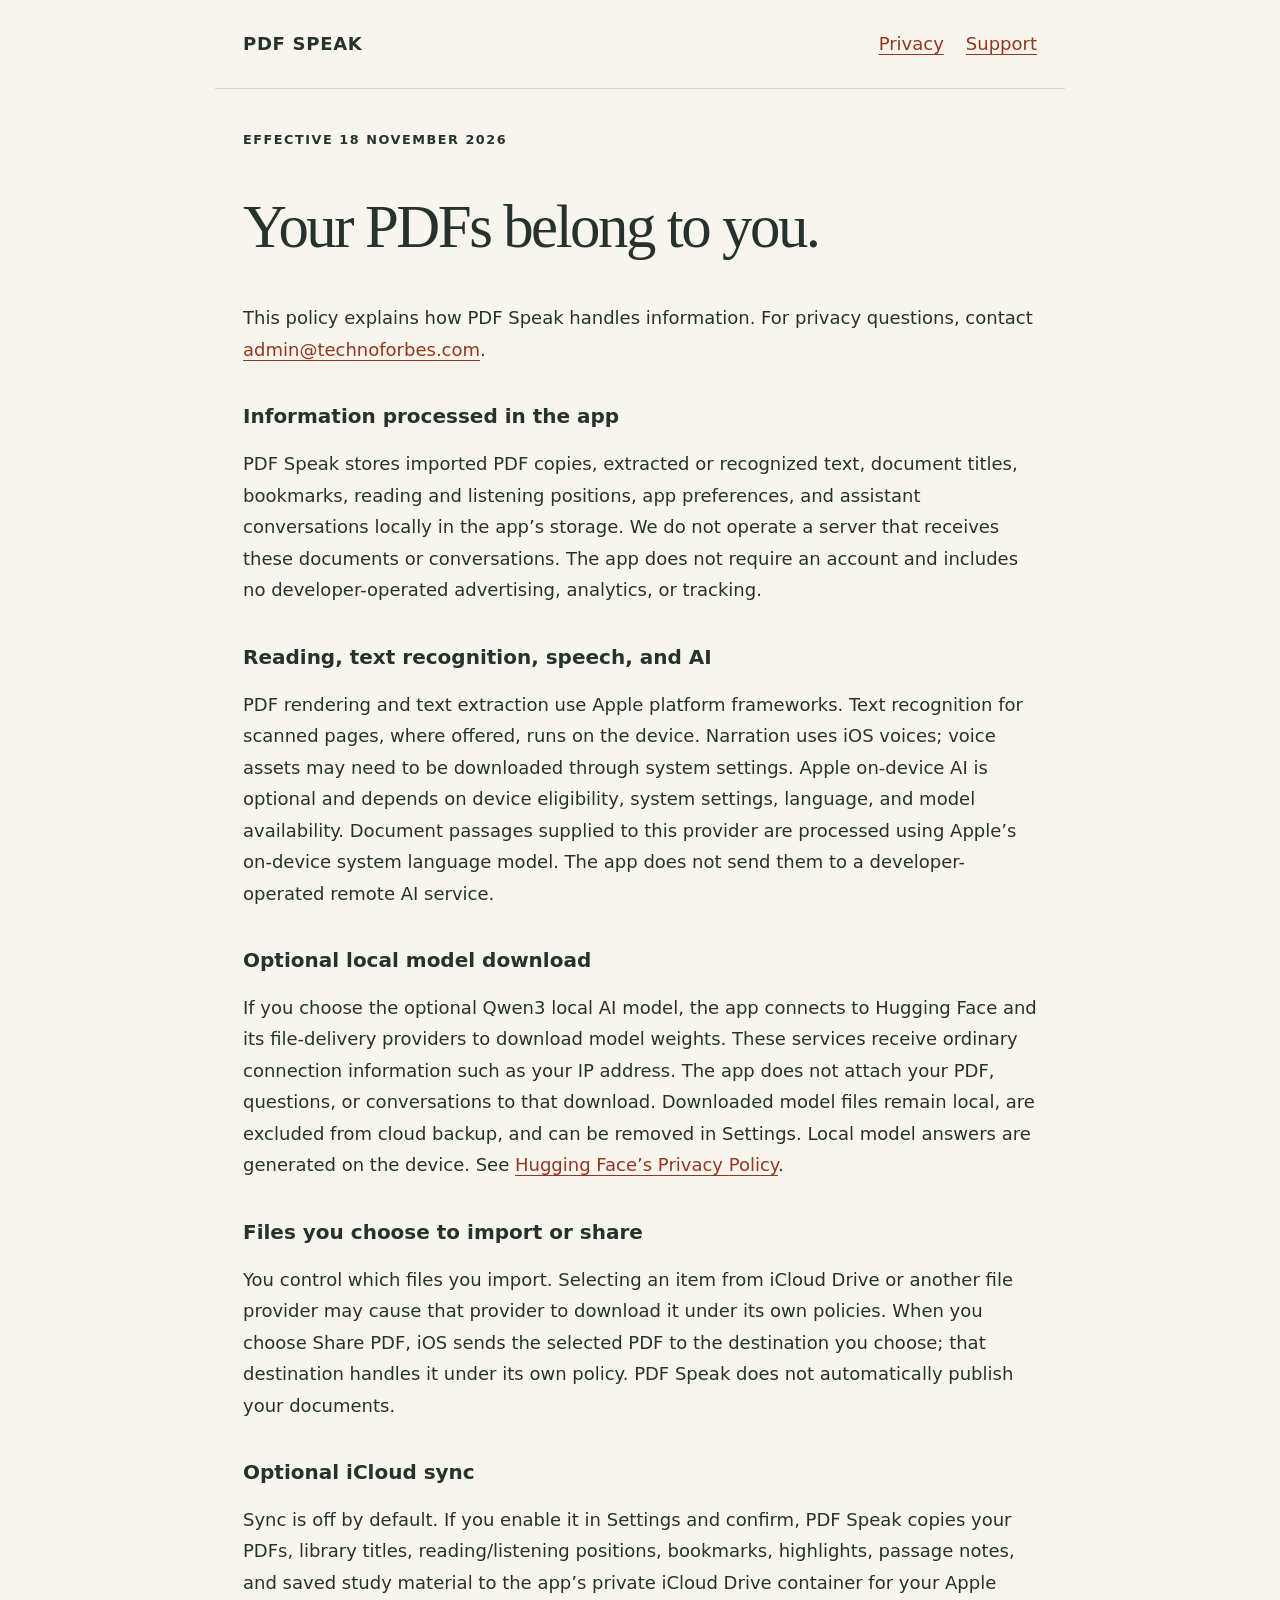
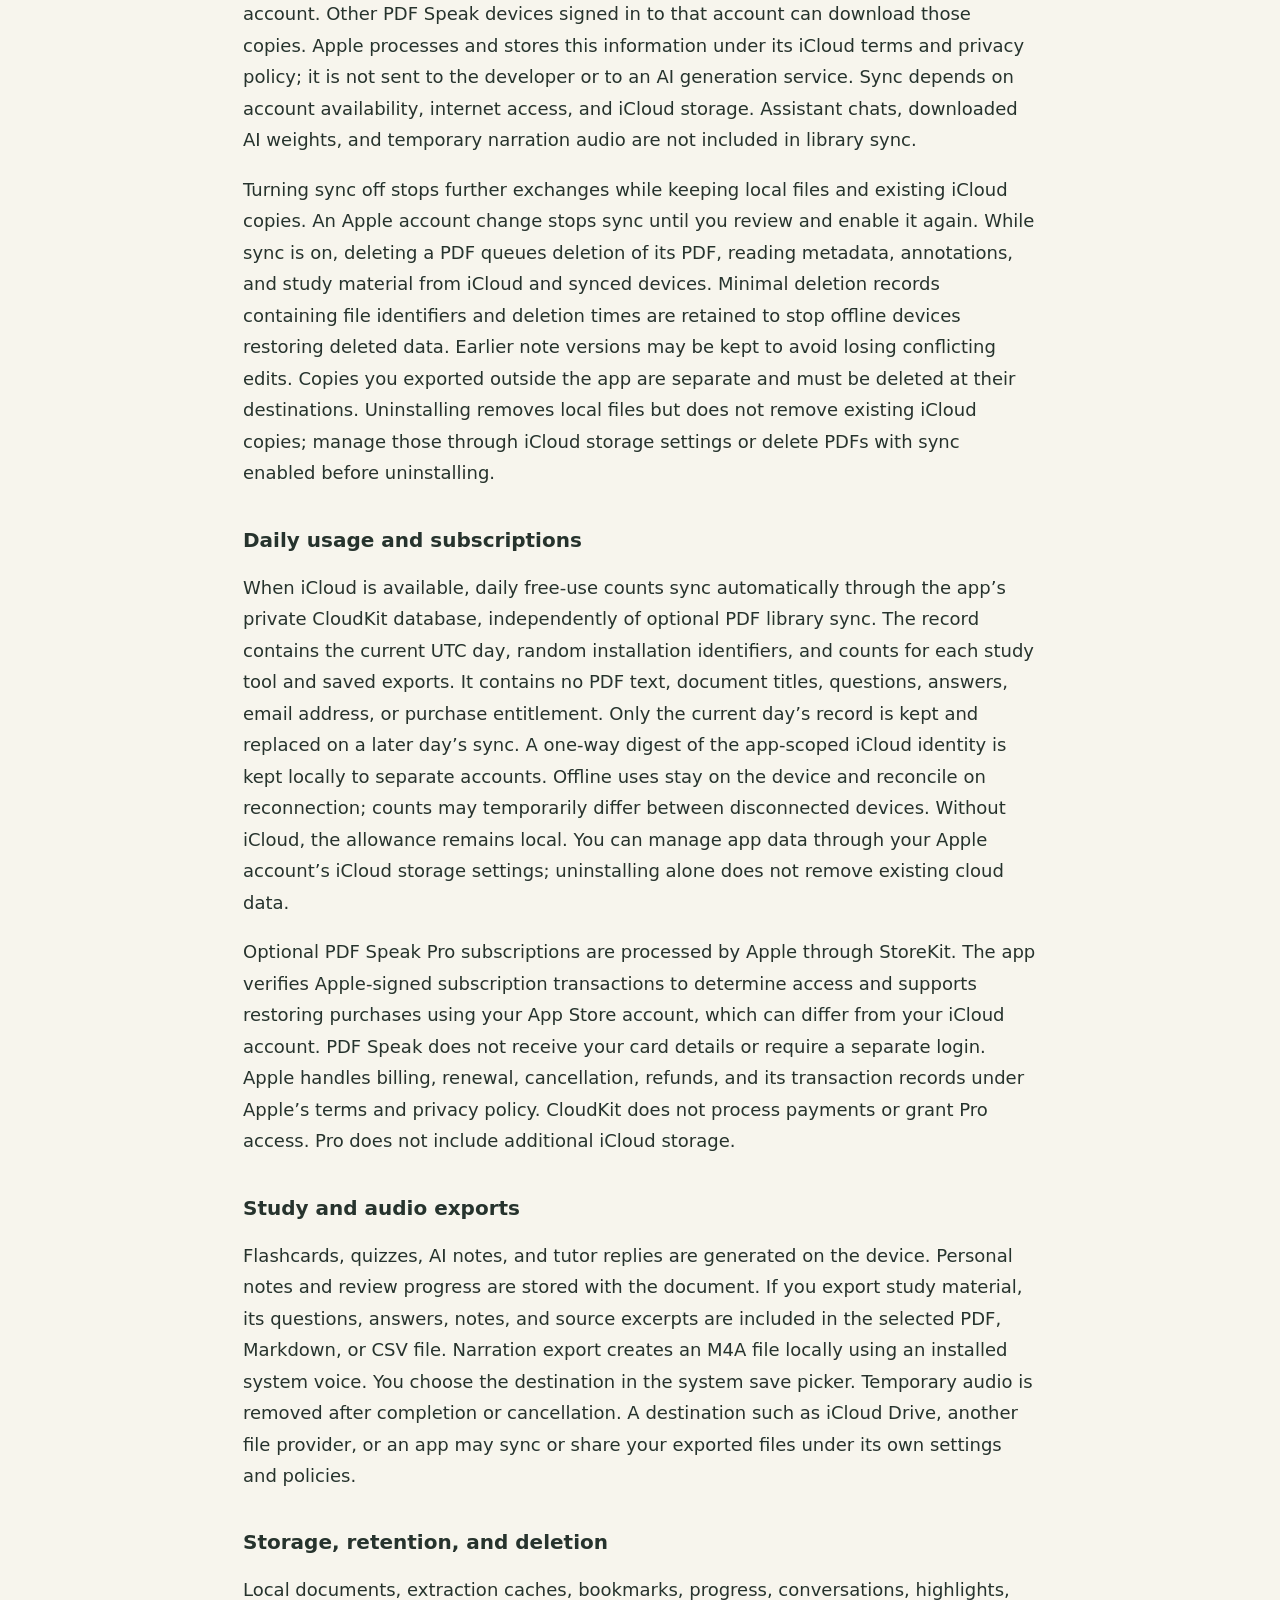
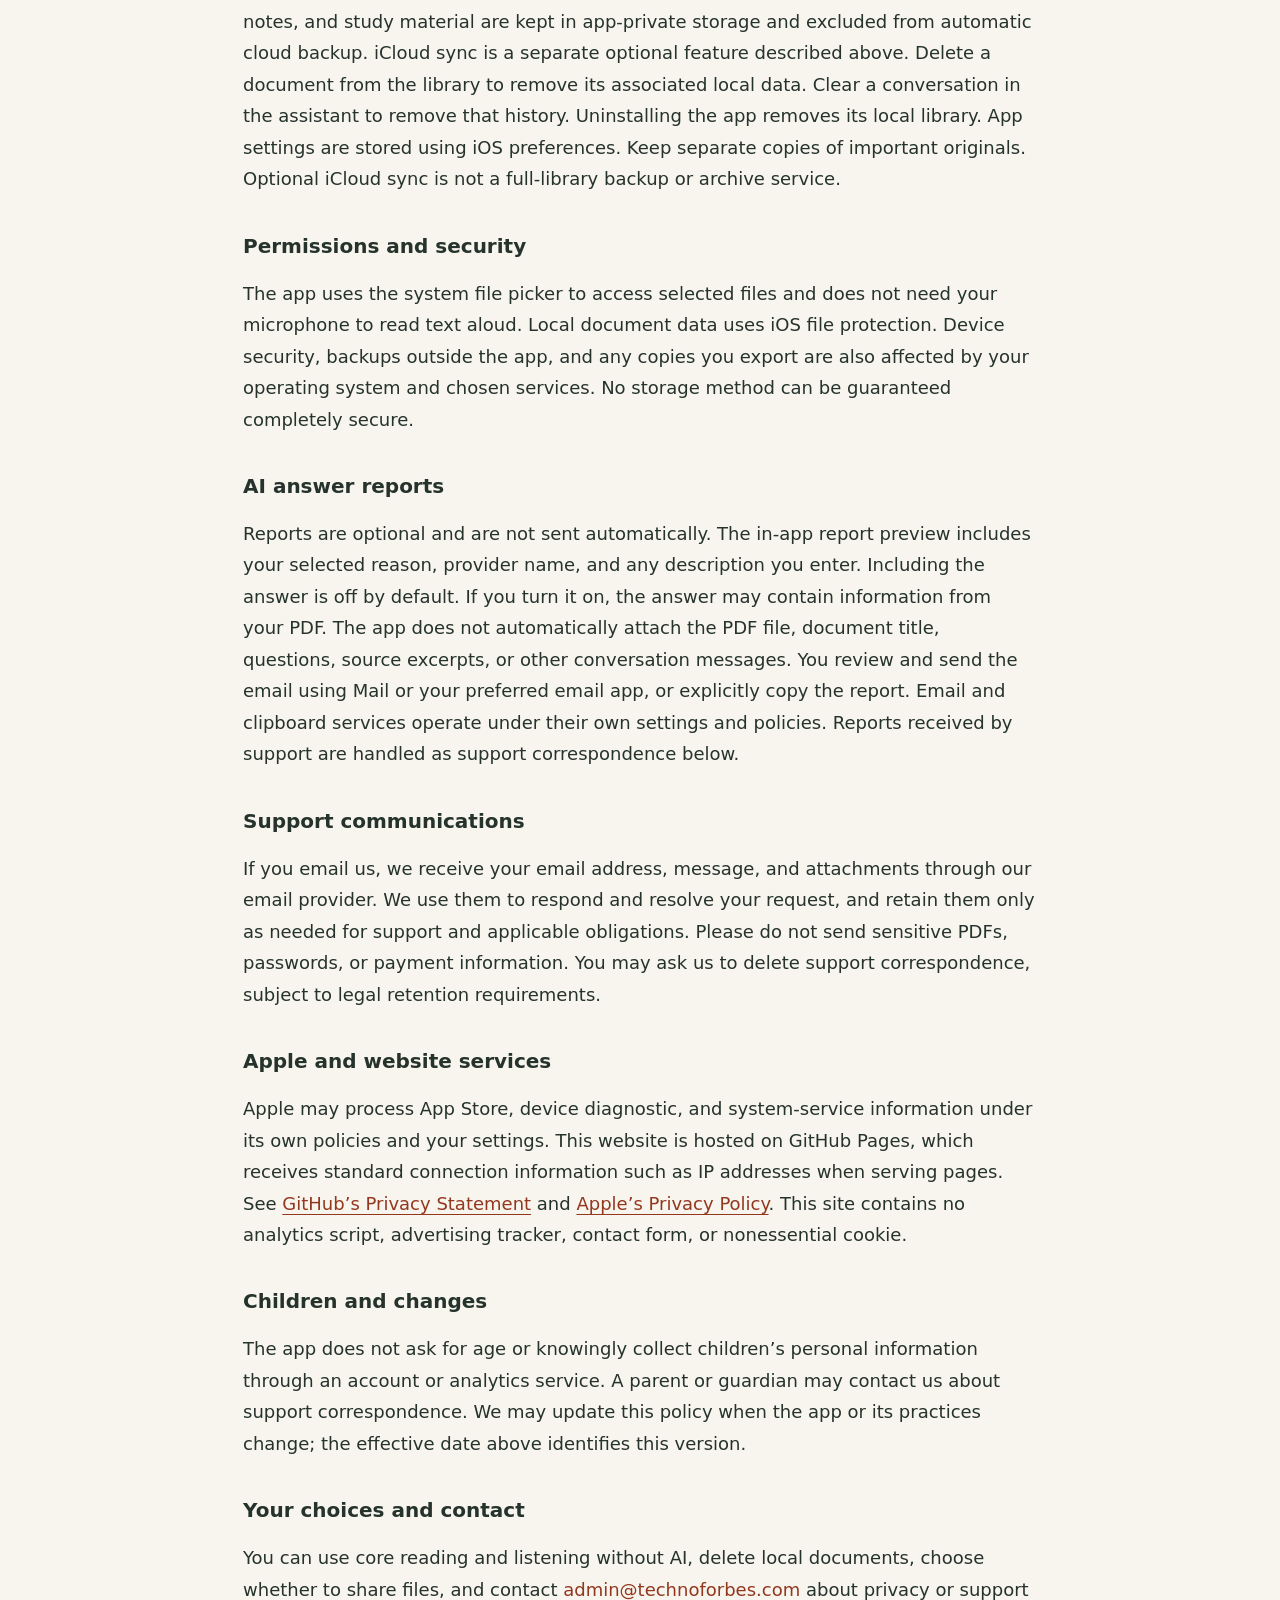
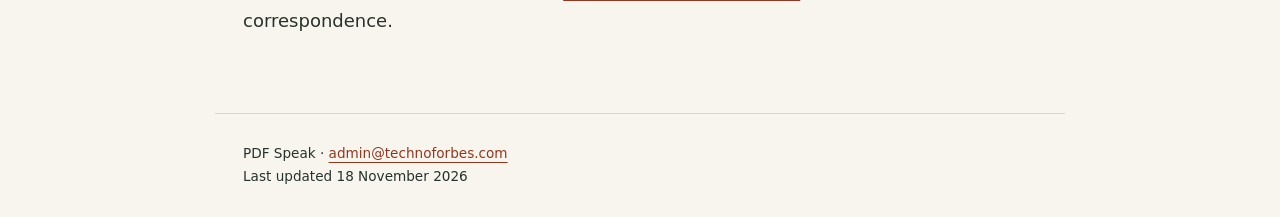
==== commit a1f47069: "Document Pro subscriptions and private CloudKit usage sync" ====
--- a/privacy.html
+++ b/privacy.html
@@ -3,7 +3,7 @@
 <h2>Information processed in the app</h2><p>PDF Speak stores imported PDF copies, extracted or recognized text, document titles, bookmarks, reading and listening positions, app preferences, and assistant conversations locally in the app’s storage. We do not operate a server that receives these documents or conversations. The app does not require an account and includes no developer-operated advertising, analytics, or tracking.</p>
 <h2>Reading, text recognition, speech, and AI</h2><p>PDF rendering and text extraction use Apple platform frameworks. Text recognition for scanned pages, where offered, runs on the device. Narration uses iOS voices; voice assets may need to be downloaded through system settings. Apple on-device AI is optional and depends on device eligibility, system settings, language, and model availability. Document passages supplied to this provider are processed using Apple’s on-device system language model. The app does not send them to a developer-operated remote AI service.</p>
 <h2>Optional local model download</h2><p>If you choose the optional Qwen3 local AI model, the app connects to Hugging Face and its file-delivery providers to download model weights. These services receive ordinary connection information such as your IP address. The app does not attach your PDF, questions, or conversations to that download. Downloaded model files remain local, are excluded from cloud backup, and can be removed in Settings. Local model answers are generated on the device. See <a href="https://huggingface.co/privacy">Hugging Face’s Privacy Policy</a>.</p><h2>Files you choose to import or share</h2><p>You control which files you import. Selecting an item from iCloud Drive or another file provider may cause that provider to download it under its own policies. When you choose Share PDF, iOS sends the selected PDF to the destination you choose; that destination handles it under its own policy. PDF Speak does not automatically publish your documents.</p>
-<h2>Optional iCloud sync</h2><p>Sync is off by default. If you enable it in Settings and confirm, PDF Speak copies your PDFs, library titles, reading/listening positions, bookmarks, highlights, passage notes, and saved study material to the app’s private iCloud Drive container for your Apple account. Other PDF Speak devices signed in to that account can download those copies. Apple processes and stores this information under its iCloud terms and privacy policy; it is not sent to the developer or to an AI generation service. Sync depends on account availability, internet access, and iCloud storage. Assistant chats, downloaded AI weights, temporary narration audio, and daily free-use counters are not synced.</p><p>Turning sync off stops further exchanges while keeping local files and existing iCloud copies. An Apple account change stops sync until you review and enable it again. While sync is on, deleting a PDF queues deletion of its PDF, reading metadata, annotations, and study material from iCloud and synced devices. Minimal deletion records containing file identifiers and deletion times are retained to stop offline devices restoring deleted data. Earlier note versions may be kept to avoid losing conflicting edits. Copies you exported outside the app are separate and must be deleted at their destinations. Uninstalling removes local files but does not remove existing iCloud copies; manage those through iCloud storage settings or delete PDFs with sync enabled before uninstalling.</p><h2>Study and audio exports</h2><p>Flashcards, quizzes, AI notes, and tutor replies are generated on the device. Personal notes and review progress are stored with the document. If you export study material, its questions, answers, notes, and source excerpts are included in the selected PDF, Markdown, or CSV file. Narration export creates an M4A file locally using an installed system voice. You choose the destination in the system save picker. Temporary audio is removed after completion or cancellation. A destination such as iCloud Drive, another file provider, or an app may sync or share your exported files under its own settings and policies.</p><h2>Storage, retention, and deletion</h2><p>Local documents, extraction caches, bookmarks, progress, conversations, highlights, notes, and study material are kept in app-private storage and excluded from automatic cloud backup. iCloud sync is a separate optional feature described above. Delete a document from the library to remove its associated local data. Clear a conversation in the assistant to remove that history. Uninstalling the app removes its local library. App settings are stored using iOS preferences. Keep separate copies of important originals. Optional iCloud sync is not a full-library backup or archive service.</p>
+<h2>Optional iCloud sync</h2><p>Sync is off by default. If you enable it in Settings and confirm, PDF Speak copies your PDFs, library titles, reading/listening positions, bookmarks, highlights, passage notes, and saved study material to the app’s private iCloud Drive container for your Apple account. Other PDF Speak devices signed in to that account can download those copies. Apple processes and stores this information under its iCloud terms and privacy policy; it is not sent to the developer or to an AI generation service. Sync depends on account availability, internet access, and iCloud storage. Assistant chats, downloaded AI weights, and temporary narration audio are not included in library sync.</p><p>Turning sync off stops further exchanges while keeping local files and existing iCloud copies. An Apple account change stops sync until you review and enable it again. While sync is on, deleting a PDF queues deletion of its PDF, reading metadata, annotations, and study material from iCloud and synced devices. Minimal deletion records containing file identifiers and deletion times are retained to stop offline devices restoring deleted data. Earlier note versions may be kept to avoid losing conflicting edits. Copies you exported outside the app are separate and must be deleted at their destinations. Uninstalling removes local files but does not remove existing iCloud copies; manage those through iCloud storage settings or delete PDFs with sync enabled before uninstalling.</p><h2>Daily usage and subscriptions</h2><p>When iCloud is available, daily free-use counts sync automatically through the app’s private CloudKit database, independently of optional PDF library sync. The record contains the current UTC day, random installation identifiers, and counts for each study tool and saved exports. It contains no PDF text, document titles, questions, answers, email address, or purchase entitlement. Only the current day’s record is kept and replaced on a later day’s sync. A one-way digest of the app-scoped iCloud identity is kept locally to separate accounts. Offline uses stay on the device and reconcile on reconnection; counts may temporarily differ between disconnected devices. Without iCloud, the allowance remains local. You can manage app data through your Apple account’s iCloud storage settings; uninstalling alone does not remove existing cloud data.</p><p>Optional PDF Speak Pro subscriptions are processed by Apple through StoreKit. The app verifies Apple-signed subscription transactions to determine access and supports restoring purchases using your App Store account, which can differ from your iCloud account. PDF Speak does not receive your card details or require a separate login. Apple handles billing, renewal, cancellation, refunds, and its transaction records under Apple’s terms and privacy policy. CloudKit does not process payments or grant Pro access. Pro does not include additional iCloud storage.</p><h2>Study and audio exports</h2><p>Flashcards, quizzes, AI notes, and tutor replies are generated on the device. Personal notes and review progress are stored with the document. If you export study material, its questions, answers, notes, and source excerpts are included in the selected PDF, Markdown, or CSV file. Narration export creates an M4A file locally using an installed system voice. You choose the destination in the system save picker. Temporary audio is removed after completion or cancellation. A destination such as iCloud Drive, another file provider, or an app may sync or share your exported files under its own settings and policies.</p><h2>Storage, retention, and deletion</h2><p>Local documents, extraction caches, bookmarks, progress, conversations, highlights, notes, and study material are kept in app-private storage and excluded from automatic cloud backup. iCloud sync is a separate optional feature described above. Delete a document from the library to remove its associated local data. Clear a conversation in the assistant to remove that history. Uninstalling the app removes its local library. App settings are stored using iOS preferences. Keep separate copies of important originals. Optional iCloud sync is not a full-library backup or archive service.</p>
 <h2>Permissions and security</h2><p>The app uses the system file picker to access selected files and does not need your microphone to read text aloud. Local document data uses iOS file protection. Device security, backups outside the app, and any copies you export are also affected by your operating system and chosen services. No storage method can be guaranteed completely secure.</p>
 <h2>AI answer reports</h2><p>Reports are optional and are not sent automatically. The in-app report preview includes your selected reason, provider name, and any description you enter. Including the answer is off by default. If you turn it on, the answer may contain information from your PDF. The app does not automatically attach the PDF file, document title, questions, source excerpts, or other conversation messages. You review and send the email using Mail or your preferred email app, or explicitly copy the report. Email and clipboard services operate under their own settings and policies. Reports received by support are handled as support correspondence below.</p><h2>Support communications</h2><p>If you email us, we receive your email address, message, and attachments through our email provider. We use them to respond and resolve your request, and retain them only as needed for support and applicable obligations. Please do not send sensitive PDFs, passwords, or payment information. You may ask us to delete support correspondence, subject to legal retention requirements.</p>
 <h2>Apple and website services</h2><p>Apple may process App Store, device diagnostic, and system-service information under its own policies and your settings. This website is hosted on GitHub Pages, which receives standard connection information such as IP addresses when serving pages. See <a href="https://docs.github.com/en/site-policy/privacy-policies/github-general-privacy-statement">GitHub’s Privacy Statement</a> and <a href="https://www.apple.com/legal/privacy/">Apple’s Privacy Policy</a>. This site contains no analytics script, advertising tracker, contact form, or nonessential cookie.</p>
